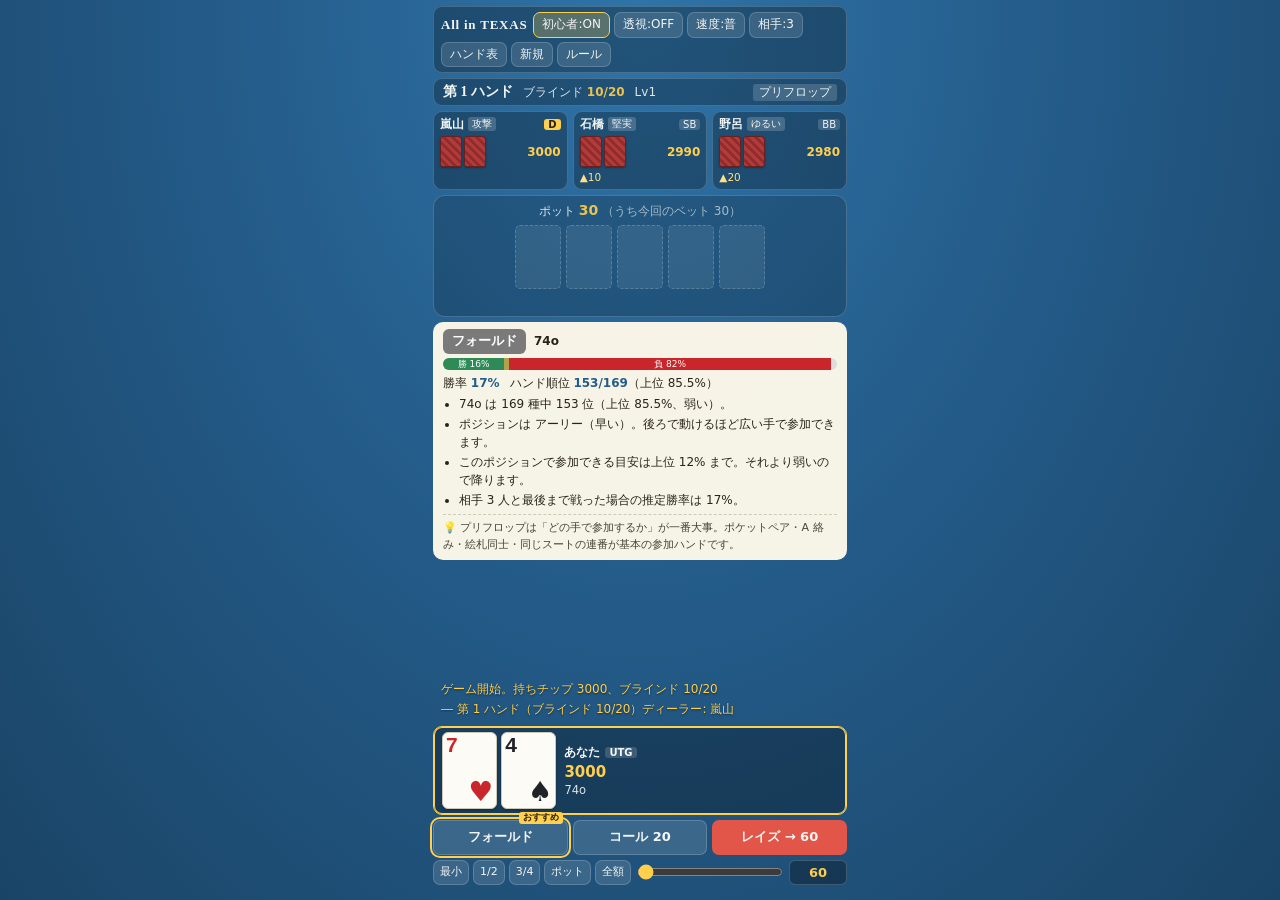
==== app/index.html @ dbb4e9c8 "All in TEXAS：初心者モード付きテキサスホールデム - ノーリミット・シット＆ゴー（自分 + CPU 1〜5 人、サイドポット、ブラインド上昇） - 初心者モード：レンジ推定つきモンテカルロ" ====
<!DOCTYPE html>
<html lang="ja">
<head>
<meta charset="utf-8">
<meta name="viewport" content="width=device-width, initial-scale=1, viewport-fit=cover">
<title>All in TEXAS － テキサスホールデム</title>
<meta name="description" content="ブラウザだけで遊べる軽量なテキサスホールデム。初心者モードで勝率・アウツ・ポットオッズと推奨アクションを表示して戦略を学べる。">
<link rel="stylesheet" href="css/style.css">
<link rel="icon" href="data:image/svg+xml,<svg xmlns='http://www.w3.org/2000/svg' viewBox='0 0 32 32'><rect width='32' height='32' rx='6' fill='%23245c8a'/><text y='24' x='16' text-anchor='middle' font-size='20' fill='%23fbf7ec'>♠</text></svg>">
</head>
<body>
<div id="app">
  <div class="topbar">
    <span class="title">All in TEXAS</span>
    <button class="btn" data-act="coach">初心者:ON</button>
    <button class="btn" data-act="open">透視:OFF</button>
    <button class="btn" data-act="speed">速度:普</button>
    <button class="btn" data-act="opps">相手:3</button>
    <button class="btn" data-act="chart">ハンド表</button>
    <button class="btn" data-act="new-game">新規</button>
    <button class="btn" data-act="rules">ルール</button>
  </div>

  <div class="infobar" id="infobar"></div>
  <div class="opps" id="opps"></div>
  <div class="center" id="center"></div>
  <div class="coach" id="coach" hidden></div>
  <div class="log" id="log"></div>
  <div class="self" id="self"></div>
  <div class="actions" id="actions"></div>
</div>

<div class="overlay" id="overlay" hidden>
  <div class="sheet" id="sheet"></div>
</div>

<div class="overlay" id="chart-overlay" hidden>
  <div class="sheet">
    <h2>スターティングハンド表</h2>
    <div class="detail">
      169 種のハンドを強い順に色分け。右上が同じスート（s）、左下が違うスート（o）、対角線がポケットペア。
      色は「相手 3 人のときの勝率」の順位です。
    </div>
    <div class="chart-legend">
      <span class="t1">上位5%</span><span class="t2">〜15%</span><span class="t3">〜30%</span><span class="t4">〜50%</span><span class="t5">それ以下</span>
    </div>
    <div id="chart-grid" class="chart-grid"></div>
    <div id="chart-info" class="chart-info">マスを押すと順位と勝率が出ます</div>
    <div style="margin-top:12px;text-align:right">
      <button class="btn primary" data-act="close-chart">閉じる</button>
    </div>
  </div>
</div>

<div class="overlay" id="rules-overlay" hidden>
  <div class="sheet">
    <h2>ルールと遊び方</h2>
    <div class="detail">
      <b>ゲーム</b><br>
      ・ノーリミット・テキサスホールデム。自分 + CPU 1〜5 人のシット＆ゴー方式。<br>
      ・持ちチップ 3000。ブラインドは 8 ハンドごとに上がります（10/20 → 15/30 → 25/50 …）。<br>
      ・チップが尽きた人は退場。自分が飛ぶか、CPU が全員飛んだら終了です。<br>
      ・サイドポットあり。引き分けはポットを等分します。
      <div class="divider"></div>
      <b>進行</b><br>
      ・各自に 2 枚（手札）が配られ、共通カードがフロップ 3 枚 → ターン 1 枚 → リバー 1 枚と開きます。<br>
      ・手札 2 枚と共通カード 5 枚の計 7 枚から、最も強い 5 枚の組み合わせで勝負します。<br>
      ・ボタン：<b>フォールド</b>（降りる）／<b>チェック</b>（何もしない）／<b>コール</b>（合わせる）／<b>ベット・レイズ</b>（上乗せ）。<br>
      ・ベット額はスライダーか「1/2」「ポット」などのボタンで決めて、ベット／レイズを押します。
      <div class="divider"></div>
      <b>初心者モード</b><br>
      ・自分の手番に、勝率・アウツ・ポットオッズと<b>おすすめのアクション</b>を理由つきで表示します。<br>
      ・<b>勝率</b>は「残っている相手が、これまでの行動から推定されるハンドの範囲（レンジ）を持っている」と仮定して、
        残りのカードをランダムに配って最後まで戦わせる計算（モンテカルロ法）で求めています。
        レイズした人は上位 20%、コールした人は上位 30〜55% といった具合です。<br>
      ・<b>アウツ</b>は「次の 1 枚で今より上の役になる札」の枚数。フロップなら ×4、ターンなら ×2 がおおよその引ける確率（%）です。<br>
      ・<b>必要勝率</b>（ポットオッズ）＝ コール額 ÷（ポット + コール額）。勝率がこれを上回るならコールは損しません。<br>
      ・「透視」を ON にすると CPU の手札が見えます。答え合わせをしながら学ぶときに。<br>
      ・「ハンド表」で 169 種のスターティングハンドの強さを確認できます。
      <div class="divider"></div>
      <b>対戦相手</b><br>
      5 人の打ち筋から毎回ランダムに選ばれます。CPU は自分の手札とボード、ポットしか見ていません。
      <div id="char-list"></div>
    </div>
    <div style="margin-top:12px;text-align:right">
      <button class="btn primary" data-act="close-rules">閉じる</button>
    </div>
  </div>
</div>

<script src="js/cards.js"></script>
<script src="js/preflop.js"></script>
<script src="js/equity.js"></script>
<script src="js/coach.js"></script>
<script src="js/ai.js"></script>
<script src="js/game.js"></script>
<script src="js/ui.js"></script>
<script>
  PK.ui.init();
</script>
</body>
</html>
---- app/css/style.css ----
/*
 * style.css
 *
 * スマホ縦持ち（幅 430px まで）を基準にした 1 画面レイアウト。
 *   上から  操作ボタン / ハンド情報 / 相手（最大 5 人）/ 共通カードとポット /
 *           コーチ（初心者モード）/ ログ（余白を吸収）/ 自分 / コマンド（最下段）
 */

:root {
  --felt: #245c8a;
  --felt-dark: #1a4466;
  --panel: rgba(0, 0, 0, .28);
  --panel-solid: #163a57;
  --line: rgba(255, 255, 255, .18);
  --card-bg: #fdfbf5;
  --card-edge: #cfc8b6;
  --card-back: #b23a3a;
  --red: #c8262b;
  --black: #1f2226;
  --accent: #ffcf4d;
  --danger: #e2564a;
  --good: #57c77a;
  --text: #f3f6f4;
  --font-ui: "Hiragino Sans", "Hiragino Kaku Gothic ProN", "Noto Sans JP", "Yu Gothic", Meiryo, system-ui, sans-serif;
  --font-display: "Hiragino Mincho ProN", "Yu Mincho", "YuMincho", "Noto Serif JP", "Times New Roman", serif;

  --app-w: min(100vw, 430px);
  --card-w: min(46px, calc((var(--app-w) - 60px) / 5));   /* 共通カード 5 枚が 1 段に */
  --card-h: calc(var(--card-w) * 1.4);
  --hero-w: calc(var(--card-w) * 1.2);
  --hero-h: calc(var(--hero-w) * 1.4);
  --mini-w: 22px;
  --mini-h: calc(var(--mini-w) * 1.4);
}

* { box-sizing: border-box; }
[hidden] { display: none !important; }

html, body {
  margin: 0;
  padding: 0;
  height: 100%;
  overflow: hidden;
  background: radial-gradient(ellipse at 50% 0%, #2f74a8, var(--felt) 45%, var(--felt-dark));
  color: var(--text);
  font-family: var(--font-ui);
  -webkit-text-size-adjust: 100%;
  overscroll-behavior: none;
}

#app {
  width: 100%;
  max-width: 430px;
  height: 100dvh;
  margin: 0 auto;
  padding: 6px 8px calc(6px + env(safe-area-inset-bottom, 0px));
  display: grid;
  grid-template-rows: auto auto auto auto auto minmax(0, 1fr) auto auto;
  gap: 5px;
  overflow: hidden;
}

/* ---- 上部の操作ボタン ---- */
.topbar {
  display: flex;
  align-items: center;
  gap: 4px;
  flex-wrap: wrap;
  background: var(--panel);
  border: 1px solid var(--line);
  border-radius: 9px;
  padding: 5px 7px;
}
.topbar .title {
  font-family: var(--font-display);
  font-weight: 700;
  font-size: 13px;
  letter-spacing: .06em;
  margin-right: 2px;
  cursor: default;
  user-select: none;
  white-space: nowrap;
}
.btn {
  background: rgba(255, 255, 255, .12);
  border: 1px solid var(--line);
  color: var(--text);
  border-radius: 7px;
  padding: 4px 8px;
  font-size: 12px;
  font-family: inherit;
  line-height: 1.3;
  cursor: pointer;
  transition: background .12s;
  white-space: nowrap;
}
.btn:hover { background: rgba(255, 255, 255, .22); }
.btn:active { transform: translateY(1px); }
.btn:focus-visible { outline: 2px solid var(--accent); outline-offset: 2px; }
.btn.primary { background: var(--accent); color: #2b2205; border-color: transparent; font-weight: 700; }
.btn.primary:hover { background: #ffdd7a; }
.btn.warn { background: var(--danger); border-color: transparent; font-weight: 700; }
.btn.on { background: rgba(255, 207, 77, .25); border-color: var(--accent); }
.btn:disabled { opacity: .4; cursor: default; }

/* ---- ハンド情報 ---- */
.infobar {
  display: flex;
  align-items: center;
  gap: 10px;
  background: var(--panel);
  border: 1px solid var(--line);
  border-radius: 9px;
  padding: 4px 9px;
  font-size: 12px;
  height: 28px;
  overflow: hidden;
  white-space: nowrap;
}
.infobar .round { font-family: var(--font-display); font-size: 14px; font-weight: 700; }
.infobar .stat { font-variant-numeric: tabular-nums; opacity: .9; }
.infobar .stat b { color: var(--accent); }
.infobar .street { margin-left: auto; background: rgba(255, 255, 255, .16); border-radius: 3px; padding: 0 6px; }

/* ---- カード ---- */
.card {
  width: var(--card-w);
  height: var(--card-h);
  background: var(--card-bg);
  border: 1px solid var(--card-edge);
  border-radius: 5px;
  color: var(--black);
  display: flex;
  flex-direction: column;
  justify-content: space-between;
  padding: 2px 3px;
  font-weight: 700;
  line-height: 1;
  box-shadow: 0 1px 2px rgba(0, 0, 0, .3);
  user-select: none;
  position: relative;
  flex: none;
}
.card.red { color: var(--red); }
.card .r { font-size: calc(var(--card-w) * .36); font-family: "Helvetica Neue", Arial, sans-serif; }
.card .s { font-size: calc(var(--card-w) * .5); align-self: flex-end; }
.card.back {
  background: repeating-linear-gradient(45deg, var(--card-back) 0 3px, #8f2c2c 3px 6px);
  border-color: #6b2020;
}
.card.slot { background: rgba(255, 255, 255, .08); border: 1px dashed var(--line); box-shadow: none; }
.card.mini { width: var(--mini-w); height: var(--mini-h); border-radius: 3px; padding: 1px 2px; }
.card.mini .r { font-size: 10px; }
.card.mini .s { font-size: 11px; }
.card.hero { width: var(--hero-w); height: var(--hero-h); border-radius: 6px; }
.card.hero .r { font-size: calc(var(--hero-w) * .38); }
.card.hero .s { font-size: calc(var(--hero-w) * .5); }
.card.win { outline: 2px solid var(--accent); outline-offset: 1px; }
.card.dim { opacity: .45; }

/* ---- 相手 ---- */
.opps { display: grid; grid-template-columns: repeat(3, 1fr); gap: 5px; }
.opps.n1 { grid-template-columns: 1fr; }
.opps.n2 { grid-template-columns: repeat(2, 1fr); }
.opps.n4, .opps.n5 { grid-template-columns: repeat(3, 1fr); }
.seat {
  background: var(--panel);
  border: 1px solid var(--line);
  border-radius: 9px;
  padding: 4px 6px;
  min-width: 0;
  display: flex;
  flex-direction: column;
  gap: 3px;
  transition: opacity .2s;
}
.seat.active { border-color: var(--accent); box-shadow: 0 0 0 1px var(--accent) inset; }
.seat.folded { opacity: .45; }
.seat.out { opacity: .25; }
.seat.winner { border-color: var(--good); box-shadow: 0 0 0 1px var(--good) inset; }
.seat-head {
  display: flex;
  align-items: center;
  gap: 4px;
  font-size: 11.5px;
  height: 16px;
  overflow: hidden;
  white-space: nowrap;
}
.seat-head .nm { font-weight: 700; }
.seat-head .tag { background: rgba(255, 255, 255, .18); border-radius: 3px; padding: 0 4px; font-size: 10px; }
.seat-head .pos { background: rgba(255, 255, 255, .16); border-radius: 3px; padding: 0 4px; font-size: 10px; margin-left: auto; }
.seat-head .pos.dealer { background: var(--accent); color: #2b2205; font-weight: 700; }
.seat-body { display: flex; align-items: center; gap: 5px; height: calc(var(--mini-h) + 2px); }
.seat-body .cards { display: flex; gap: 2px; }
.seat-body .stack { font-variant-numeric: tabular-nums; font-size: 12px; color: var(--accent); font-weight: 700; margin-left: auto; }
.seat-foot { font-size: 10.5px; height: 14px; display: flex; gap: 6px; white-space: nowrap; overflow: hidden; }
.seat-foot .bet { color: #ffe08a; font-variant-numeric: tabular-nums; }
.seat-foot .last { opacity: .8; }
.seat-foot .last.strong { color: var(--danger); font-weight: 700; opacity: 1; }

/* ---- 共通カードとポット ---- */
.center {
  background: rgba(0, 0, 0, .18);
  border: 1px solid var(--line);
  border-radius: 12px;
  padding: 6px 8px;
  display: flex;
  flex-direction: column;
  align-items: center;
  gap: 5px;
}
.center .pot { font-size: 12px; opacity: .9; font-variant-numeric: tabular-nums; }
.center .pot b { color: var(--accent); font-size: 14px; }
.center .board { display: flex; gap: 5px; }
.center .result { font-size: 12.5px; color: var(--accent); font-weight: 700; text-align: center; min-height: 16px; }

/* ---- コーチ（初心者モード） ---- */
.coach {
  background: rgba(255, 250, 235, .96);
  color: #2a2418;
  border-radius: 10px;
  padding: 7px 10px;
  font-size: 12px;
  line-height: 1.55;
  max-height: 34vh;
  overflow-y: auto;
  scrollbar-width: thin;
}
.coach .head { display: flex; align-items: center; gap: 8px; margin-bottom: 4px; }
.coach .rec {
  background: #245c8a;
  color: #fff;
  border-radius: 6px;
  padding: 2px 9px;
  font-weight: 700;
  font-size: 13px;
  white-space: nowrap;
}
.coach .rec.fold { background: #7a7a7a; }
.coach .rec.raise, .coach .rec.bet { background: #c8262b; }
.coach .rec.call { background: #2e8b57; }
.coach .hand { font-weight: 700; }
.coach .sub { opacity: .75; font-size: 11px; }
.coach .bar {
  display: flex;
  height: 12px;
  border-radius: 6px;
  overflow: hidden;
  background: #ddd;
  margin: 4px 0;
  font-size: 9px;
  line-height: 12px;
  color: #fff;
  text-align: center;
}
.coach .bar .w { background: #2e8b57; }
.coach .bar .t { background: #b0a24a; }
.coach .bar .l { background: #c8262b; }
.coach .bar .need { position: relative; }
.coach .stats { display: flex; flex-wrap: wrap; gap: 4px 10px; font-variant-numeric: tabular-nums; margin-bottom: 3px; }
.coach .stats span b { color: #245c8a; }
.coach ul { margin: 3px 0 0; padding-left: 16px; }
.coach li { margin: 1px 0; }
.coach .tip { margin-top: 4px; padding-top: 4px; border-top: 1px dashed #c9c1ad; font-size: 11px; opacity: .85; }
.coach .outs { display: flex; flex-wrap: wrap; gap: 2px; align-items: center; margin: 2px 0; }
.coach .outs .card.mini { --mini-w: 18px; box-shadow: none; }
.coach .outs .lbl { font-size: 11px; margin-right: 4px; white-space: nowrap; }

/* ---- ログ ---- */
.log {
  padding: 2px 8px;
  font-size: 12px;
  line-height: 1.6;
  overflow-y: auto;
  font-variant-numeric: tabular-nums;
  min-height: 0;
  display: flex;
  flex-direction: column;
  justify-content: flex-end;
  scrollbar-width: none;
  text-shadow: 0 1px 2px rgba(0, 0, 0, .5);
}
.log::-webkit-scrollbar { display: none; }
.log div { opacity: .8; flex: none; }
.log div.hl { color: var(--accent); opacity: 1; }

/* ---- 自分 ---- */
.self {
  background: var(--panel);
  border: 1px solid var(--line);
  border-radius: 9px;
  padding: 5px 8px;
  display: flex;
  align-items: center;
  gap: 8px;
}
.self.active { border-color: var(--accent); box-shadow: 0 0 0 1px var(--accent) inset; }
.self.winner { border-color: var(--good); box-shadow: 0 0 0 1px var(--good) inset; }
.self .cards { display: flex; gap: 4px; }
.self .info { display: flex; flex-direction: column; gap: 2px; font-size: 12px; min-width: 0; flex: 1; }
.self .info .nm { font-weight: 700; display: flex; gap: 5px; align-items: center; }
.self .info .stack { color: var(--accent); font-variant-numeric: tabular-nums; font-weight: 700; font-size: 15px; }
.self .info .bet { color: #ffe08a; font-variant-numeric: tabular-nums; font-size: 11px; }
.self .info .handname { font-size: 11.5px; opacity: .9; }
.self .pos { background: rgba(255, 255, 255, .16); border-radius: 3px; padding: 0 4px; font-size: 10px; }
.self .pos.dealer { background: var(--accent); color: #2b2205; font-weight: 700; }

/* ---- コマンド ---- */
.actions {
  display: flex;
  flex-direction: column;
  gap: 5px;
  min-height: 74px;
}
.actions .row { display: flex; gap: 5px; align-items: center; }
.actions .row .btn { flex: 1; padding: 8px 4px; font-size: 13px; font-weight: 700; }
.actions .row .btn.rec { outline: 2px solid var(--accent); outline-offset: 1px; position: relative; }
.actions .row .btn.rec::after {
  content: 'おすすめ';
  position: absolute;
  top: -9px;
  right: 4px;
  background: var(--accent);
  color: #2b2205;
  font-size: 9px;
  font-weight: 700;
  border-radius: 3px;
  padding: 0 4px;
}
.actions .sizer { display: flex; gap: 4px; align-items: center; }
.actions .sizer .btn { padding: 4px 6px; font-size: 11px; }
.actions .sizer input[type=range] { flex: 1; min-width: 40px; accent-color: var(--accent); }
.actions .sizer .amt {
  width: 58px;
  background: rgba(0, 0, 0, .3);
  border: 1px solid var(--line);
  color: var(--accent);
  font-weight: 700;
  border-radius: 6px;
  padding: 4px;
  text-align: right;
  font-variant-numeric: tabular-nums;
  font-family: inherit;
  font-size: 13px;
}
.actions .wait { text-align: center; font-size: 12px; opacity: .7; padding: 8px 0; }

/* ---- オーバーレイ ---- */
.overlay {
  position: fixed;
  inset: 0;
  background: rgba(0, 0, 0, .55);
  display: flex;
  align-items: center;
  justify-content: center;
  padding: 12px;
  z-index: 10;
}
.sheet {
  background: var(--panel-solid);
  border: 1px solid var(--line);
  border-radius: 12px;
  padding: 14px 16px;
  width: min(100%, 420px);
  max-height: 92dvh;
  overflow-y: auto;
  box-shadow: 0 10px 30px rgba(0, 0, 0, .5);
}
.sheet h2 { margin: 0 0 8px; font-size: 16px; font-family: var(--font-display); letter-spacing: .05em; }
.sheet .detail { font-size: 12.5px; line-height: 1.7; }
.sheet .divider { border-top: 1px solid var(--line); margin: 8px 0; }
.sheet .big { font-size: 22px; font-weight: 700; color: var(--accent); margin: 6px 0; }
.sheet .result-list { font-size: 12.5px; line-height: 1.8; }

.char { margin: 9px 0; }
.char-top { display: flex; align-items: center; gap: 6px; font-size: 14px; }
.char-top .tag { background: rgba(255, 255, 255, .18); border-radius: 3px; padding: 0 5px; font-size: 11px; }
.char-top .nums { margin-left: auto; font-size: 11px; opacity: .75; font-variant-numeric: tabular-nums; }
.char-desc { font-size: 12px; opacity: .85; line-height: 1.6; }

/* ---- ハンド表 ---- */
.chart-legend { display: flex; gap: 4px; margin: 8px 0 6px; font-size: 10px; }
.chart-legend span { padding: 1px 5px; border-radius: 3px; color: #1a1a1a; }
.chart-grid {
  display: grid;
  grid-template-columns: repeat(13, 1fr);
  gap: 1px;
  font-size: 9px;
  font-weight: 700;
  user-select: none;
}
.chart-grid div {
  aspect-ratio: 1;
  display: flex;
  align-items: center;
  justify-content: center;
  border-radius: 2px;
  color: #1a1a1a;
  cursor: pointer;
}
.chart-grid div.cur { outline: 2px solid #fff; outline-offset: -1px; box-shadow: 0 0 0 2px var(--accent); z-index: 1; }
.t1 { background: #e0524a; color: #fff !important; }
.t2 { background: #f0a04b; }
.t3 { background: #f2d15a; }
.t4 { background: #cfe3a6; }
.t5 { background: #e6e6e6; }
.chart-info { margin-top: 6px; font-size: 12px; min-height: 18px; color: var(--accent); }

@media (prefers-reduced-motion: reduce) {
  * { transition: none !important; }
}
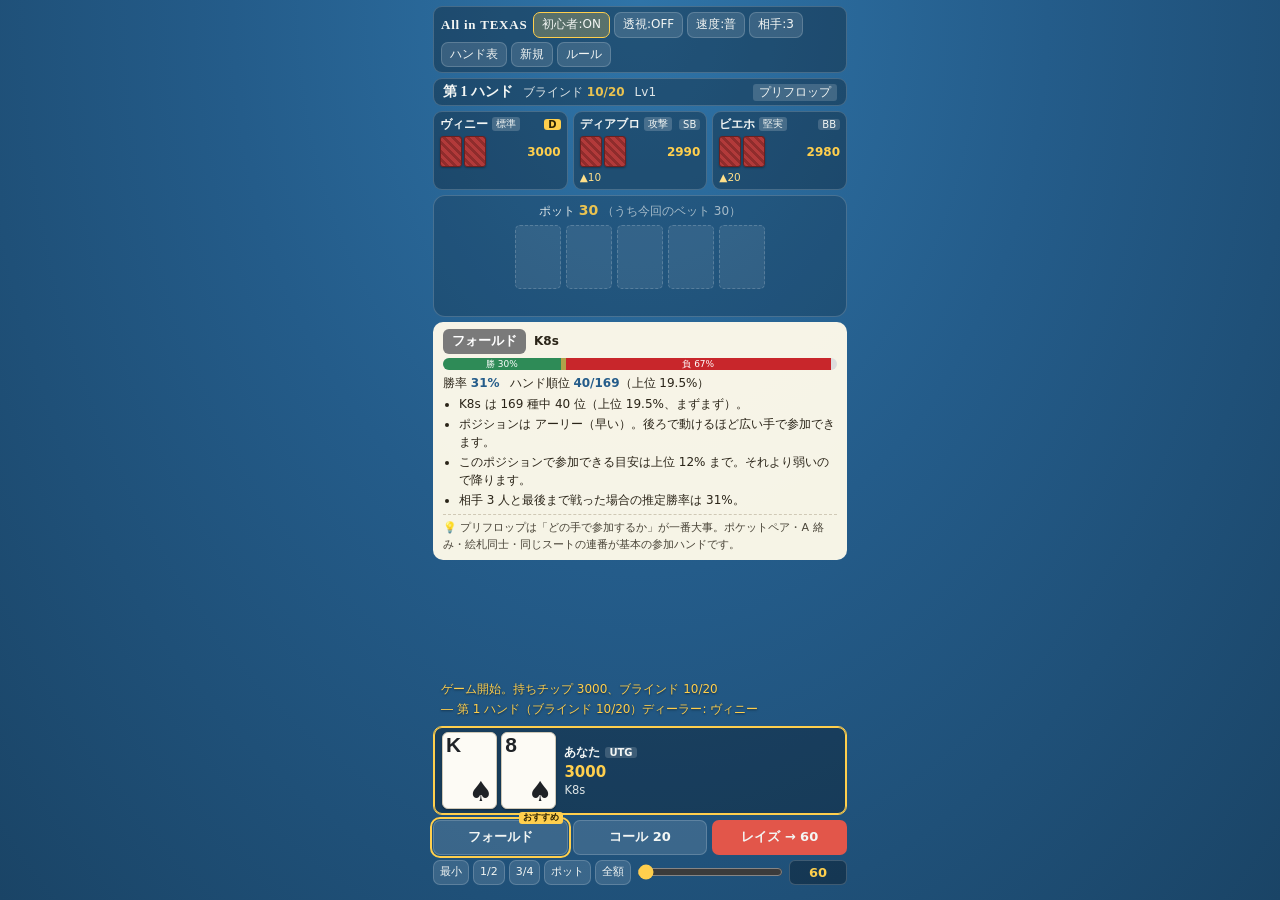
==== commit 300e2ac8: "検索エンジン向けに sitemap / canonical / 構造化データを 足す ・sitemap.xml … 紹介ページと /app/ の 2本 ・rel="canonical" … 同じ ペー" ====
--- a/app/index.html
+++ b/app/index.html
@@ -7,6 +7,7 @@
 <meta name="description" content="ブラウザだけで遊べる軽量なテキサスホールデム。初心者モードで勝率・アウツ・ポットオッズと推奨アクションを表示して戦略を学べる。">
 <link rel="stylesheet" href="css/style.css">
 <link rel="icon" href="data:image/svg+xml,<svg xmlns='http://www.w3.org/2000/svg' viewBox='0 0 32 32'><rect width='32' height='32' rx='6' fill='%23245c8a'/><text y='24' x='16' text-anchor='middle' font-size='20' fill='%23fbf7ec'>♠</text></svg>">
+<link rel="canonical" href="https://pikaring.github.io/all-in-texas/app/">
 </head>
 <body>
 <div id="app">
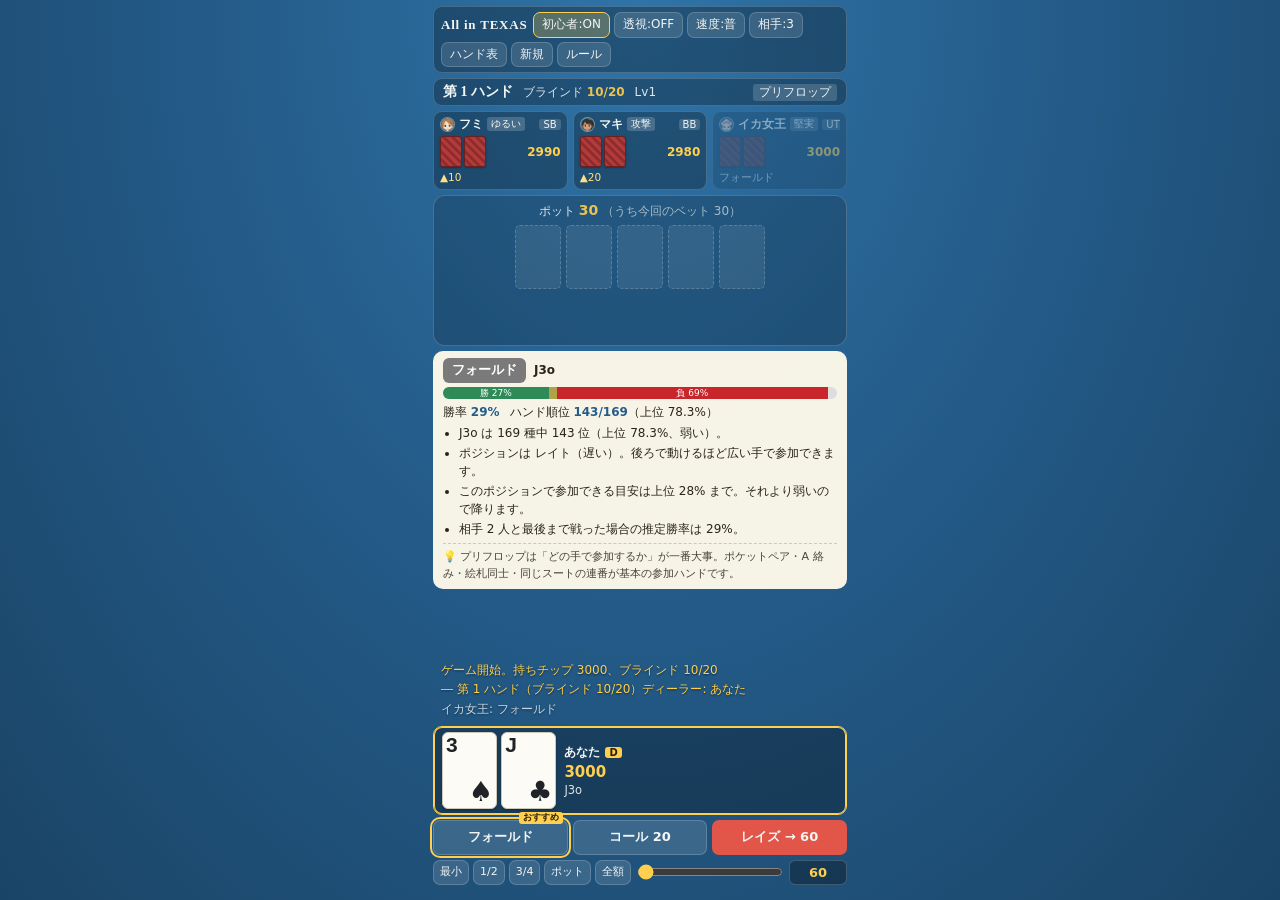
==== commit 27b9ee87: "対戦相手を猫街三部作の6人に差し替え、顔アイコンとひとことを追加 - ナオ・フミ・マキ・チカ・タコ大王・イカ女王（相手の人数ぶんをランダムに）   従来の5つの打ち筋を割り当て、チカ（参加は絞り、入っ" ====
--- a/app/index.html
+++ b/app/index.html
@@ -80,7 +80,7 @@
       ・「ハンド表」で 169 種のスターティングハンドの強さを確認できます。
       <div class="divider"></div>
       <b>対戦相手</b><br>
-      5 人の打ち筋から毎回ランダムに選ばれます。CPU は自分の手札とボード、ポットしか見ていません。
+      猫街三部作の 6 人から、相手の人数ぶんが毎回ランダムに選ばれます。CPU は自分の手札とボード、ポットしか見ていません。
       <div id="char-list"></div>
     </div>
     <div style="margin-top:12px;text-align:right">
@@ -90,6 +90,7 @@
 </div>
 
 <script src="js/cards.js"></script>
+<script src="js/faces.js"></script>
 <script src="js/preflop.js"></script>
 <script src="js/equity.js"></script>
 <script src="js/coach.js"></script>
--- a/app/css/style.css
+++ b/app/css/style.css
@@ -214,6 +214,31 @@
 .center .pot b { color: var(--accent); font-size: 14px; }
 .center .board { display: flex; gap: 5px; }
 .center .result { font-size: 12.5px; color: var(--accent); font-weight: 700; text-align: center; min-height: 16px; }
+/* ハンド終了時のひとこと（高さを固定して、出ても消えてもレイアウトを動かさない） */
+.quip-row { height: 24px; display: flex; align-items: center; justify-content: center; max-width: 100%; }
+.quip { display: flex; align-items: center; gap: 6px; min-width: 0; }
+.quip .bubble {
+  background: var(--card-bg); color: var(--black);
+  border-radius: 10px; padding: 1px 9px;
+  font-size: 11.5px; line-height: 1.6;
+  white-space: nowrap; overflow: hidden; text-overflow: ellipsis;
+}
+.quip .bubble b { color: var(--felt); margin-right: 5px; }
+.quip.big { margin: 8px 0; gap: 10px; }
+.quip.big .bubble { white-space: normal; border-radius: 12px; padding: 8px 11px; font-size: 13px; }
+.quip.big .bubble b { display: block; font-size: 11px; }
+
+/* 顔アイコン */
+.face {
+  width: 15px; height: 15px; flex: none;
+  border-radius: 50%; object-fit: cover;
+  background: rgba(255, 255, 255, .12);
+  border: 1px solid rgba(255, 255, 255, .3);
+}
+.quip .face { width: 22px; height: 22px; border-color: var(--accent); }
+.quip.lose .face { border-color: rgba(255, 255, 255, .35); }
+.face.mid { width: 44px; height: 44px; }
+.quip .face.big { width: 76px; height: 76px; border-width: 2px; }
 
 /* ---- コーチ（初心者モード） ---- */
 .coach {
@@ -373,7 +398,8 @@
 .sheet .big { font-size: 22px; font-weight: 700; color: var(--accent); margin: 6px 0; }
 .sheet .result-list { font-size: 12.5px; line-height: 1.8; }
 
-.char { margin: 9px 0; }
+.char { margin: 9px 0; display: flex; gap: 9px; align-items: center; }
+.char-body { flex: 1; min-width: 0; }
 .char-top { display: flex; align-items: center; gap: 6px; font-size: 14px; }
 .char-top .tag { background: rgba(255, 255, 255, .18); border-radius: 3px; padding: 0 5px; font-size: 11px; }
 .char-top .nums { margin-left: auto; font-size: 11px; opacity: .75; font-variant-numeric: tabular-nums; }
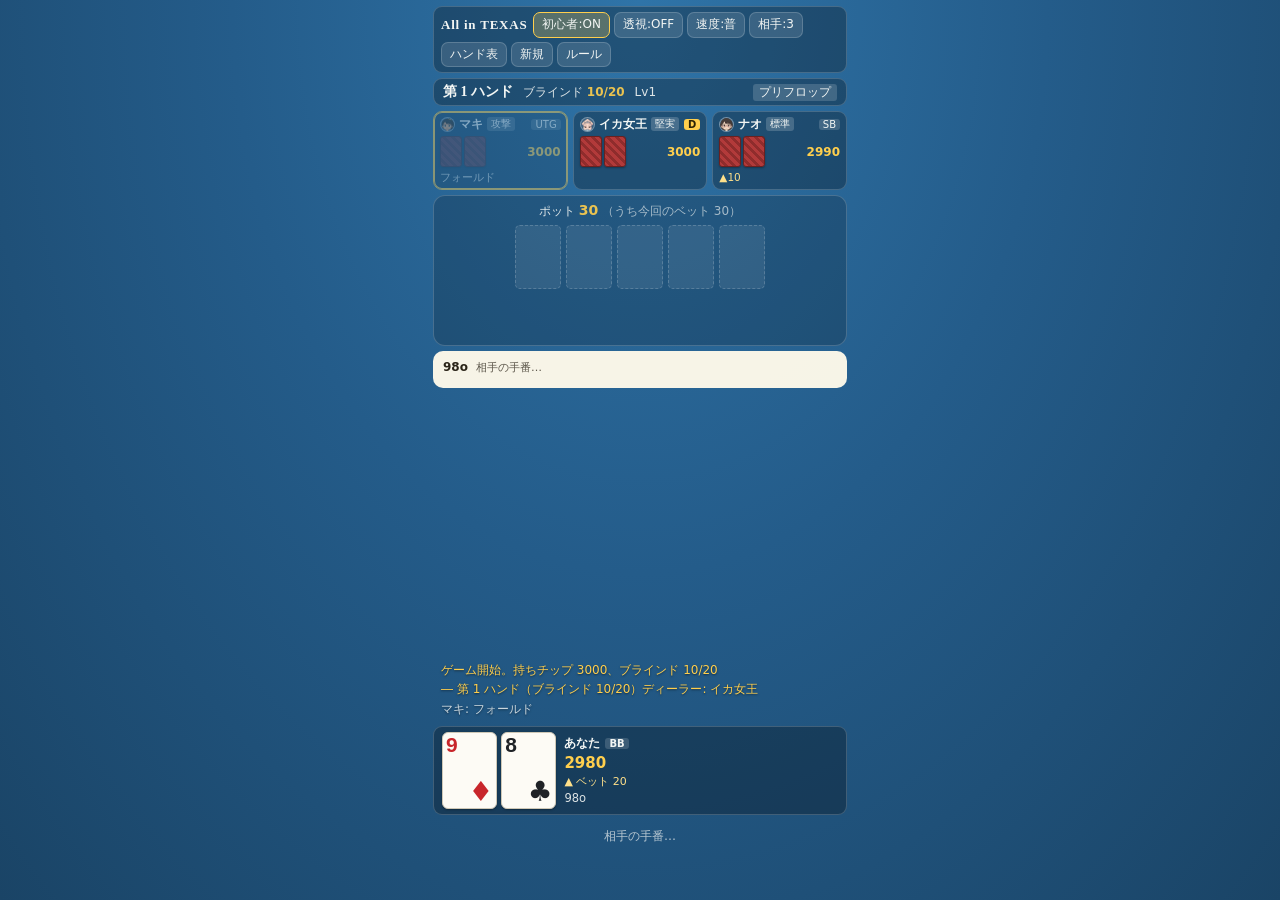
==== commit 6c501729: "自分のキャラと対戦相手を選べるようにする 「新規」で顔ぶれを選ぶ画面を開く。あなたのキャラ（名なしも可）と、 対戦相手を相手の人数ぶんまで選ぶ。選ばなかった席はおまかせ。 あなたのキャラでポットを取る" ====
--- a/app/index.html
+++ b/app/index.html
@@ -18,7 +18,7 @@
     <button class="btn" data-act="speed">速度:普</button>
     <button class="btn" data-act="opps">相手:3</button>
     <button class="btn" data-act="chart">ハンド表</button>
-    <button class="btn" data-act="new-game">新規</button>
+    <button class="btn" data-act="pick">新規</button>
     <button class="btn" data-act="rules">ルール</button>
   </div>
 
@@ -80,7 +80,7 @@
       ・「ハンド表」で 169 種のスターティングハンドの強さを確認できます。
       <div class="divider"></div>
       <b>対戦相手</b><br>
-      猫街三部作の 6 人から、相手の人数ぶんが毎回ランダムに選ばれます。CPU は自分の手札とボード、ポットしか見ていません。
+      猫街三部作の 6 人から、相手の人数ぶんが卓に着きます。「新規」で、あなたのキャラと対戦相手を選べます（選ばなかった席はおまかせ）。CPU は自分の手札とボード、ポットしか見ていません。
       <div id="char-list"></div>
     </div>
     <div style="margin-top:12px;text-align:right">
--- a/app/css/style.css
+++ b/app/css/style.css
@@ -436,3 +436,32 @@
 @media (prefers-reduced-motion: reduce) {
   * { transition: none !important; }
 }
+
+/* 顔ぶれを選ぶ */
+.pick-grid { display: grid; grid-template-columns: repeat(auto-fill, minmax(56px, 1fr)); gap: 6px; margin: 4px 0 12px; }
+.pick {
+  position: relative;
+  display: flex; flex-direction: column; align-items: center; gap: 2px;
+  background: rgba(255, 255, 255, .06);
+  border: 1px solid var(--line);
+  border-radius: 10px;
+  padding: 6px 2px 5px;
+  color: var(--text); font-family: inherit;
+  cursor: pointer;
+}
+.pick.on { border-color: var(--accent); background: rgba(255, 207, 77, .16); box-shadow: 0 0 0 1px var(--accent) inset; }
+.pick.off { opacity: .3; cursor: default; }
+.pick .pn { font-size: 11px; font-weight: 700; white-space: nowrap; }
+.pick .pt2 { font-size: 9.5px; opacity: .7; }
+.pick .noface {
+  width: 44px; height: 44px; border-radius: 50%;
+  display: flex; align-items: center; justify-content: center;
+  background: rgba(255, 255, 255, .12); font-size: 18px; font-weight: 700; opacity: .7;
+}
+.pick .order {
+  position: absolute; top: 2px; right: 2px;
+  background: var(--accent); color: #2b2205;
+  border-radius: 4px; padding: 0 3px; font-size: 9.5px; font-weight: 700;
+}
+.pick-actions { display: flex; gap: 6px; justify-content: flex-end; flex-wrap: wrap; }
+
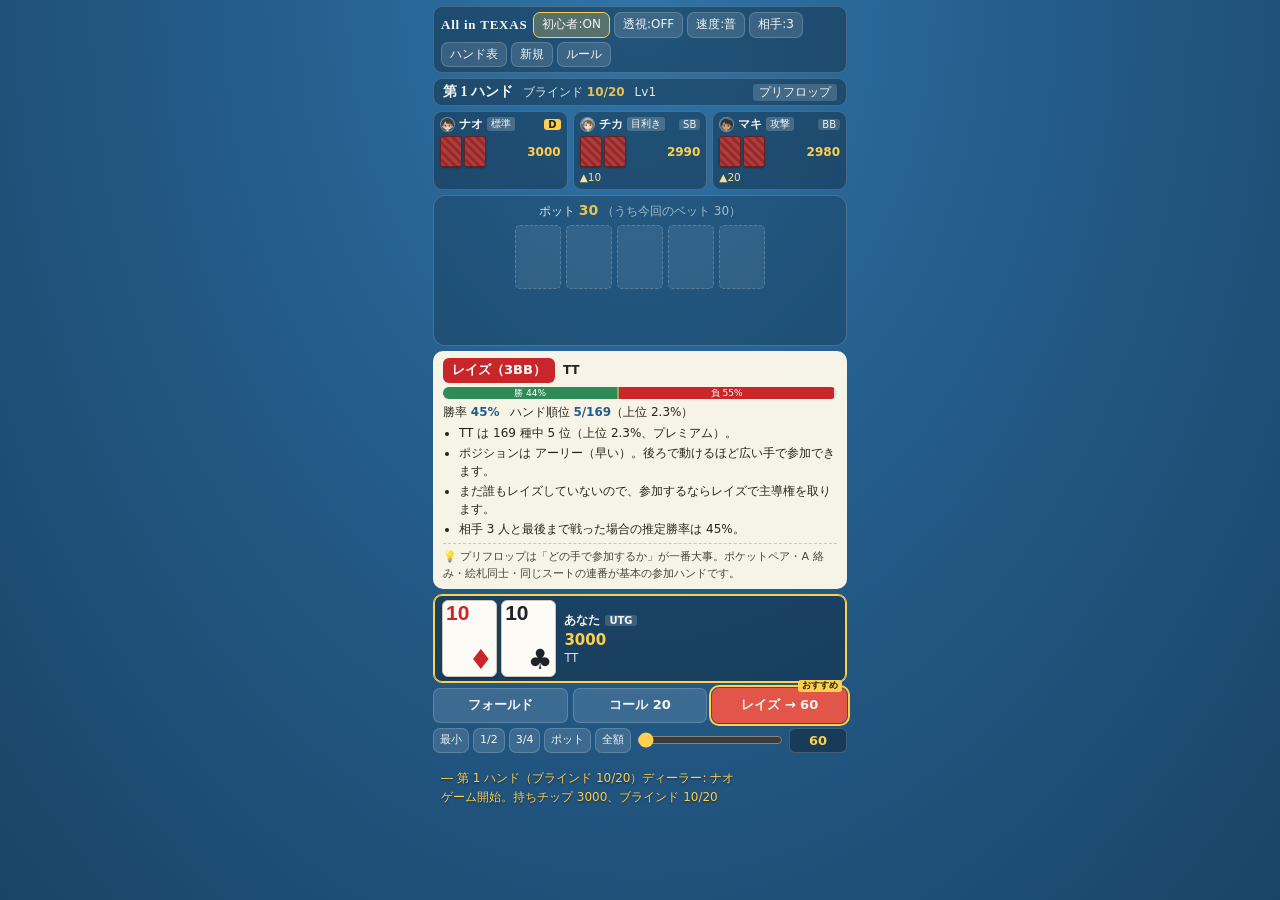
==== commit 76a26bd0: "ログを最下段に移し、新しい行を上に出す iPhone の Safari では画面下のツールバーが盤面に重なり、手牌やコマンドが隠れることがある。 手牌とコマンドをログより上に置き、隠れるのは古いログだ" ====
--- a/app/index.html
+++ b/app/index.html
@@ -26,9 +26,9 @@
   <div class="opps" id="opps"></div>
   <div class="center" id="center"></div>
   <div class="coach" id="coach" hidden></div>
-  <div class="log" id="log"></div>
   <div class="self" id="self"></div>
   <div class="actions" id="actions"></div>
+  <div class="log" id="log"></div>
 </div>
 
 <div class="overlay" id="overlay" hidden>
--- a/app/css/style.css
+++ b/app/css/style.css
@@ -48,17 +48,22 @@
   overscroll-behavior: none;
 }
 
+/* ログを最下段に置くのは、iPhone の Safari で画面下のツールバーが盤面に重なっても、
+   隠れるのが古いログだけで済むようにするため（新しい行が上）。 */
 #app {
   width: 100%;
   max-width: 430px;
   height: 100dvh;
   margin: 0 auto;
   padding: 6px 8px calc(6px + env(safe-area-inset-bottom, 0px));
-  display: grid;
-  grid-template-rows: auto auto auto auto auto minmax(0, 1fr) auto auto;
+  /* 欄が出たり消えたりしても行の割り当てがずれないよう、縦並び（flex）にする */
+  display: flex;
+  flex-direction: column;
   gap: 5px;
   overflow: hidden;
 }
+#app > * { flex: none; }
+#app > .log { flex: 1 1 0; }
 
 /* ---- 上部の操作ボタン ---- */
 .topbar {
@@ -302,12 +307,13 @@
   min-height: 0;
   display: flex;
   flex-direction: column;
-  justify-content: flex-end;
+  justify-content: flex-start;
   scrollbar-width: none;
   text-shadow: 0 1px 2px rgba(0, 0, 0, .5);
 }
 .log::-webkit-scrollbar { display: none; }
 .log div { opacity: .8; flex: none; }
+.log div:first-child { opacity: 1; }
 .log div.hl { color: var(--accent); opacity: 1; }
 
 /* ---- 自分 ---- */
